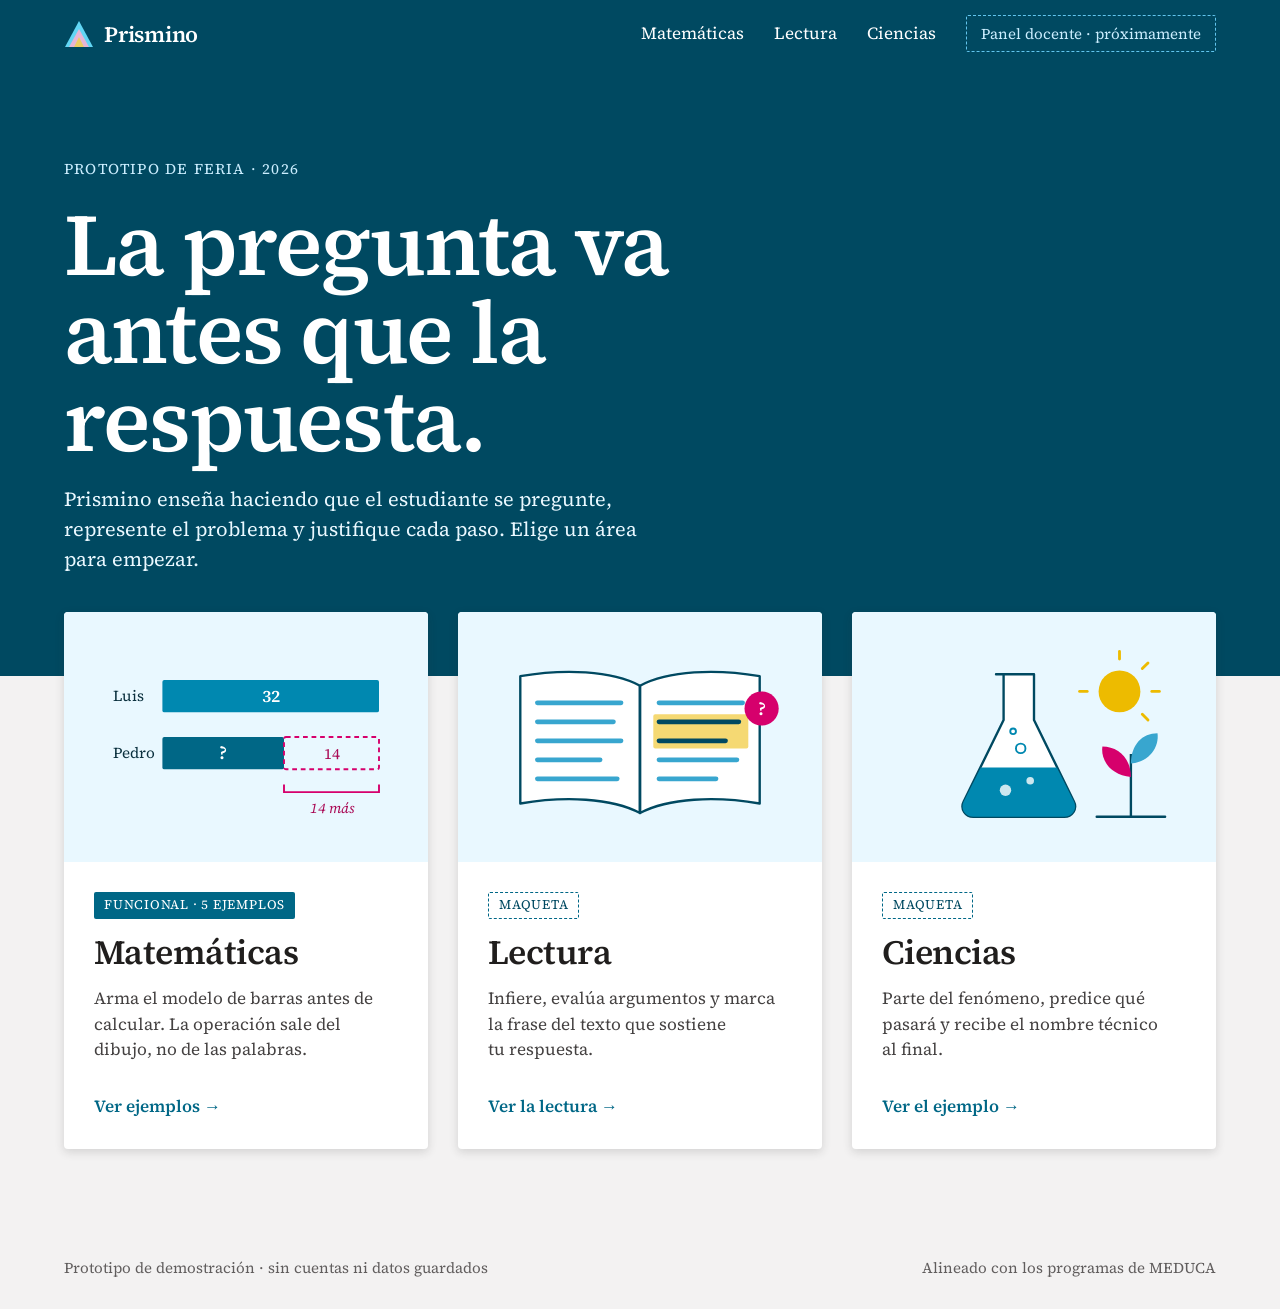
==== index.html @ 479bbc7c "Hub principal y Lista de niveles de matemáticas" ====
<!DOCTYPE html>
<html lang="es">
<head>
  <meta charset="utf-8">
  <meta name="viewport" content="width=device-width, initial-scale=1">
  <title>Prismino · Prototipo de feria</title>
  <meta name="description" content="Prototipo de Prismino: matemáticas, lectura y ciencias que empiezan por la pregunta.">
  <link rel="stylesheet" href="css/base.css">
  <link rel="stylesheet" href="css/hub.css">
</head>
<body>
<div class="hub">
  <header class="hub-cabecera">
    <nav class="hub-nav" aria-label="Principal">
      <a class="hub-marca" href="index.html">
        <svg class="hub-logo" width="30" height="28" viewBox="0 0 30 28" aria-hidden="true">
          <g class="mezcla-pantalla">
            <path class="f-accent-400" d="M15 1 L29 27 H1 Z"/>
            <path class="f-accent-2-400" d="M15 9 L25 27 H5 Z" opacity="0.85"/>
            <path class="f-amarillo" d="M15 17 L20 27 H10 Z"/>
          </g>
        </svg>
        <span>Prismino</span>
      </a>
      <ul class="hub-nav__enlaces">
        <li><a href="matematicas.html">Matemáticas</a></li>
        <li><a href="lectura.html">Lectura</a></li>
        <li><a href="ciencias.html">Ciencias</a></li>
        <li><span class="docente-no-disponible" title="Función no disponible en el prototipo">Panel docente · próximamente</span></li>
      </ul>
    </nav>

    <div class="hub-hero">
      <span class="hub-hero__antetitulo">Prototipo de feria · 2026</span>
      <h1>La pregunta va antes que la respuesta.</h1>
      <p>Prismino enseña haciendo que el estudiante se pregunte, represente el problema y justifique cada paso. Elige un área para empezar.</p>
    </div>
  </header>

  <main class="hub-main">
    <div class="area-grid">

      <a class="area-card" href="matematicas.html">
        <div class="area-card__ilustracion">
          <svg class="ilustracion" viewBox="0 0 320 200" role="img" aria-label="Modelo de barras: Luis 32, Pedro ?, diferencia 14">
            <text class="f-accent-900" x="20" y="62" font-size="16">Luis</text>
            <rect class="f-accent" x="72" y="40" width="228" height="34" rx="2"/>
            <text class="f-papel" x="186" y="63" text-anchor="middle" font-size="18" font-weight="600">32</text>
            <text class="f-accent-900" x="20" y="122" font-size="16">Pedro</text>
            <rect class="f-accent-700" x="72" y="100" width="128" height="34" rx="2"/>
            <text class="f-papel" x="136" y="123" text-anchor="middle" font-size="20" font-weight="600">?</text>
            <rect class="s-accent-2" x="200" y="100" width="100" height="34" rx="2" fill="none" stroke-width="2" stroke-dasharray="5 4"/>
            <text class="f-accent-2-700" x="250" y="123" text-anchor="middle" font-size="16">14</text>
            <path class="s-accent-2" d="M200 150 V158 H300 V150" fill="none" stroke-width="2"/>
            <text class="f-accent-2-700" x="250" y="180" text-anchor="middle" font-style="italic" font-size="15">14 más</text>
          </svg>
        </div>
        <div class="area-card__cuerpo">
          <span class="estado">Funcional · 5 ejemplos</span>
          <h2>Matemáticas</h2>
          <p>Arma el modelo de barras antes de calcular. La operación sale del dibujo, no de las palabras.</p>
          <span class="area-card__accion">Ver ejemplos →</span>
        </div>
      </a>

      <a class="area-card" href="lectura.html">
        <div class="area-card__ilustracion">
          <svg class="ilustracion" viewBox="0 0 320 200" role="img" aria-label="Libro abierto con una frase marcada como evidencia">
            <path class="f-papel s-accent-800" d="M160 46 C130 30 80 28 34 36 V170 C80 162 130 164 160 180 Z" stroke-width="2.5" stroke-linejoin="round"/>
            <path class="f-papel s-accent-800" d="M160 46 C190 30 240 28 286 36 V170 C240 162 190 164 160 180 Z" stroke-width="2.5" stroke-linejoin="round"/>
            <path class="s-accent-800" d="M160 46 V180" stroke-width="2.5"/>
            <g class="s-accent-500" stroke-width="5" stroke-linecap="round">
              <path d="M52 64 H140"/><path d="M52 84 H132"/><path d="M52 104 H140"/><path d="M52 124 H118"/><path d="M52 144 H136"/>
              <path d="M180 64 H268"/><path d="M180 124 H262"/><path d="M180 144 H240"/>
            </g>
            <rect class="f-amarillo" x="174" y="76" width="100" height="36" rx="2" opacity="0.55"/>
            <g class="s-accent-800" stroke-width="5" stroke-linecap="round"><path d="M180 84 H264"/><path d="M180 104 H250"/></g>
            <circle class="f-accent-2" cx="288" cy="70" r="18"/>
            <text class="f-papel" x="288" y="77" text-anchor="middle" font-size="20" font-weight="600">?</text>
          </svg>
        </div>
        <div class="area-card__cuerpo">
          <span class="estado estado--maqueta">Maqueta</span>
          <h2>Lectura</h2>
          <p>Infiere, evalúa argumentos y marca la frase del texto que sostiene tu respuesta.</p>
          <span class="area-card__accion">Ver la lectura →</span>
        </div>
      </a>

      <a class="area-card" href="ciencias.html">
        <div class="area-card__ilustracion">
          <svg class="ilustracion" viewBox="0 0 320 200" role="img" aria-label="Matraz con líquido, burbujas y una planta">
            <circle class="f-amarillo" cx="250" cy="52" r="22"/>
            <g class="s-amarillo" stroke-width="3" stroke-linecap="round"><path d="M250 18 V10"/><path d="M284 52 H292"/><path d="M274 28 L280 22"/><path d="M274 76 L280 82"/><path d="M216 52 H208"/></g>
            <path class="f-papel s-accent-800" d="M120 34 H160 M128 34 V82 L86 168 C82 176 88 184 96 184 H192 C200 184 206 176 202 168 L160 82 V34" stroke-width="2.5" stroke-linejoin="round" stroke-linecap="round"/>
            <path class="f-accent" d="M104 132 H184 L202 168 C206 176 200 184 192 184 H96 C88 184 82 176 86 168 Z"/>
            <circle class="f-papel" cx="130" cy="156" r="6" opacity="0.8"/><circle class="f-papel" cx="156" cy="146" r="4" opacity="0.8"/>
            <circle class="s-accent" cx="146" cy="112" r="5" fill="none" stroke-width="2"/><circle class="s-accent" cx="138" cy="94" r="3" fill="none" stroke-width="2"/>
            <path class="s-accent-800" d="M262 184 V118" stroke-width="2.5"/>
            <path class="f-accent-2" d="M262 142 C240 140 230 124 232 110 C248 110 262 122 262 142 Z"/>
            <path class="f-accent-500" d="M262 128 C282 126 292 110 290 96 C274 96 262 108 262 128 Z"/>
            <path class="s-accent-800" d="M226 184 H298" stroke-width="2.5" stroke-linecap="round"/>
          </svg>
        </div>
        <div class="area-card__cuerpo">
          <span class="estado estado--maqueta">Maqueta</span>
          <h2>Ciencias</h2>
          <p>Parte del fenómeno, predice qué pasará y recibe el nombre técnico al final.</p>
          <span class="area-card__accion">Ver el ejemplo →</span>
        </div>
      </a>

    </div>
  </main>

  <footer class="hub-pie">
    <span>Prototipo de demostración · sin cuentas ni datos guardados</span>
    <span>Alineado con los programas de MEDUCA</span>
  </footer>
</div>
</body>
</html>
---- css/base.css ----
/* Prismino · base
   Tokens del sistema Broadsheet (claude.ai/design) + reset común a todas las páginas.
   Colores, tipografías y espaciado viven aquí; las demás hojas solo usan var(--…). */

/* Source Serif 4 autoalojada (SIL OFL, ver assets/fonts/OFL.txt) para que funcione sin internet.
   El archivo normal es variable: cubre 400 y 600. Subconjunto latino (incluye tildes, ñ, ¿, ¡). */
@font-face {
  font-family: "Source Serif 4";
  font-style: normal;
  font-weight: 200 900;
  font-display: swap;
  src: url("../assets/fonts/SourceSerif4-latin.woff2") format("woff2");
}
@font-face {
  font-family: "Source Serif 4";
  font-style: italic;
  font-weight: 400;
  font-display: swap;
  src: url("../assets/fonts/SourceSerif4-Italic-latin.woff2") format("woff2");
}

:root {
  /* — color — */
  --color-bg: #f3f2f2;
  --color-surface: #eae9e9;
  --color-paper: #ffffff;
  --color-text: #201e1d;
  --color-accent: #0088b0;
  --color-accent-2: #d6006c;
  --color-divider: color-mix(in srgb, #201e1d 16%, transparent);

  --color-neutral-100: #f8f4f4;
  --color-neutral-200: #eae7e7;
  --color-neutral-300: #d7d3d3;
  --color-neutral-400: #bab6b6;
  --color-neutral-500: #9b9797;
  --color-neutral-600: #7d7979;
  --color-neutral-700: #605d5d;
  --color-neutral-800: #444141;
  --color-neutral-900: #2d2b2b;

  --color-accent-100: #e9f8ff;
  --color-accent-200: #cbeeff;
  --color-accent-300: #99e0ff;
  --color-accent-400: #62c5ee;
  --color-accent-500: #38a6cf;
  --color-accent-600: #1186ac;
  --color-accent-700: #006786;
  --color-accent-800: #004961;
  --color-accent-900: #0a303e;

  --color-accent-2-100: #fff1f4;
  --color-accent-2-200: #ffdee6;
  --color-accent-2-300: #ffc0d0;
  --color-accent-2-400: #ff90b1;
  --color-accent-2-500: #ff458e;
  --color-accent-2-600: #d82071;
  --color-accent-2-700: #aa0b56;
  --color-accent-2-800: #790e3d;
  --color-accent-2-900: #4b1528;

  /* Color de ilustración (logo, resaltados); nunca para texto ni controles. */
  --color-process-yellow: #edbb00;

  /* — tipografía — */
  --font-heading: "Source Serif 4", Georgia, "Times New Roman", serif;
  --font-heading-weight: 600;
  --font-body: "Source Serif 4", Georgia, "Times New Roman", serif;

  --text-xs: 13px;   /* etiquetas en mayúsculas */
  --text-sm: 15px;   /* pie, texto base */
  --text-md: 17px;   /* cuerpo de tarjeta */
  --text-lg: 20px;   /* entradilla */
  --text-brand: 22px;
  --text-h3: 25px;
  --text-h2: 34px;
  --text-numero: 44px;  /* número de nivel */
  --text-title: clamp(36px, 5vw, 56px);  /* título de páginas interiores */
  --text-display: clamp(44px, 7vw, 88px);

  /* — espaciado — */
  --space-1: 5px;
  --space-2: 10px;
  --space-3: 15px;
  --space-4: 20px;
  --space-6: 30px;
  --space-8: 40px;
  --page-gutter: clamp(20px, 5vw, 72px);
  --page-max: 1280px;

  /* — forma y elevación — */
  --radius-sm: 1px;
  --radius-md: 2px;
  --radius-lg: 4px;

  --shadow-sm: 0 1px 2px color-mix(in srgb, #2d2b2b 14%, transparent);
  --shadow-md: 0 3px 10px color-mix(in srgb, #2d2b2b 16%, transparent);
  --shadow-lg: 0 12px 32px color-mix(in srgb, #2d2b2b 22%, transparent);
}

/* — reset — */
*, *::before, *::after { box-sizing: border-box; }

body {
  margin: 0;
  background: var(--color-bg);
  color: var(--color-text);
  font-family: var(--font-body);
  font-size: var(--text-sm);
  line-height: 1.55;
  font-weight: 400;
}

h1, h2, h3, h4 {
  font-family: var(--font-heading);
  font-weight: var(--font-heading-weight);
  line-height: 1.12;
  letter-spacing: -0.015em;
  margin: 0 0 var(--space-2);
}

p { margin: 0 0 var(--space-3); }

a { color: var(--color-accent-700); text-underline-offset: 3px; }
a:hover { color: var(--color-accent-800); }

img, svg { display: block; max-width: 100%; }

:focus { outline: none; }
:focus-visible { outline: 2px solid var(--color-accent); outline-offset: 2px; }
::selection { background: color-mix(in srgb, var(--color-accent) 30%, transparent); }
---- css/hub.css ----
/* Prismino · hub (index.html)
   Solo layout y estilos del hub; todos los valores salen de css/base.css. */

.hub {
  min-height: 100vh;
  display: flex;
  flex-direction: column;
}

/* — cabecera: barra + portada sobre el mismo fondo — */
.hub-cabecera {
  background: var(--color-accent-800);
  color: var(--color-paper);
}

.hub-nav {
  padding: var(--space-3) var(--page-gutter);
  display: flex;
  align-items: center;
  justify-content: space-between;
  gap: var(--space-4);
  flex-wrap: wrap;
}

.hub-marca {
  display: flex;
  align-items: center;
  gap: var(--space-2);
  color: var(--color-paper);
  text-decoration: none;
  font-family: var(--font-heading);
  font-weight: var(--font-heading-weight);
  font-size: var(--text-brand);
  letter-spacing: -0.01em;
}
.hub-marca:hover { color: var(--color-paper); }

.hub-nav__enlaces {
  display: flex;
  align-items: center;
  gap: var(--space-2) var(--space-6);
  flex-wrap: wrap;
  margin: 0;
  padding: 0;
  list-style: none;
  font-size: var(--text-md);
}
.hub-nav__enlaces a {
  color: var(--color-paper);
  text-decoration: none;
}
.hub-nav__enlaces a:hover,
.hub-nav__enlaces a:focus-visible {
  color: var(--color-accent-200);
  text-decoration: underline;
}

/* Panel docente: se muestra para la demostración, pero no es un enlace. */
.docente-no-disponible {
  display: inline-block;
  padding: 6px 14px;
  border: 1px dashed var(--color-accent-400);
  border-radius: var(--radius-md);
  color: var(--color-accent-200);
  font-size: var(--text-sm);
  cursor: not-allowed;
}

.hub-hero {
  max-width: 880px;
  display: flex;
  flex-direction: column;
  gap: var(--space-4);
  padding: clamp(40px, 7vw, 96px) var(--page-gutter) clamp(56px, 8vw, 112px);
}
.hub-hero__antetitulo {
  font-size: var(--text-sm);
  letter-spacing: 0.08em;
  text-transform: uppercase;
  color: var(--color-accent-200);
}
.hub-hero h1 {
  margin: 0;
  font-size: var(--text-display);
  line-height: 1;
  letter-spacing: -0.02em;
  color: var(--color-paper);
}
.hub-hero p {
  margin: 0;
  max-width: 600px;
  font-size: var(--text-lg);
  line-height: 1.5;
  color: var(--color-accent-100);
  text-wrap: pretty;
}

/* — tarjetas de área — */
.hub-main {
  flex: 1;
  padding: 0 var(--page-gutter) clamp(48px, 6vw, 80px);
  margin-top: clamp(-72px, -5vw, -40px); /* las tarjetas suben sobre la cabecera */
}

.area-grid {
  display: grid;
  grid-template-columns: repeat(auto-fit, minmax(min(100%, 300px), 1fr));
  gap: var(--space-6);
  max-width: var(--page-max);
}

.area-card {
  display: flex;
  flex-direction: column;
  overflow: hidden;
  background: var(--color-paper);
  border-radius: var(--radius-lg);
  box-shadow: var(--shadow-md);
  color: var(--color-text);
  text-decoration: none;
  transition: transform .2s, box-shadow .2s;
}
.area-card:hover,
.area-card:focus-visible {
  color: var(--color-text);
  transform: translateY(-4px);
  box-shadow: var(--shadow-lg);
}
@media (prefers-reduced-motion: reduce) {
  .area-card { transition: none; }
  .area-card:hover, .area-card:focus-visible { transform: none; }
}

.area-card__ilustracion {
  aspect-ratio: 16 / 10;
  display: flex;
  align-items: center;
  justify-content: center;
  padding: var(--space-6);
  background: var(--color-accent-100);
}
.area-card__ilustracion svg { width: 100%; height: 100%; }

.area-card__cuerpo {
  flex: 1;
  display: flex;
  flex-direction: column;
  gap: var(--space-3);
  padding: var(--space-6);
}
.area-card__cuerpo h2 {
  margin: 0;
  font-size: var(--text-h2);
  line-height: 1.1;
}
.area-card__cuerpo p {
  margin: 0;
  font-size: var(--text-md);
  line-height: 1.5;
  color: var(--color-neutral-800);
  text-wrap: pretty;
}
.area-card__accion {
  margin-top: auto;
  padding-top: var(--space-3);
  font-size: var(--text-md);
  font-weight: 600;
  color: var(--color-accent-700);
}

/* Estado del área: funcional (lleno) o maqueta (punteado). */
.estado {
  align-self: flex-start;
  padding: 3px 10px;
  border-radius: var(--radius-md);
  font-size: var(--text-xs);
  letter-spacing: 0.06em;
  text-transform: uppercase;
  color: var(--color-paper);
  background: var(--color-accent-700);
}
.estado--maqueta {
  padding: 2px 10px;
  border: 1px dashed var(--color-accent-700);
  color: var(--color-accent-800);
  background: none;
}

.estado--borrador {
  padding: 2px 10px;
  border: 1px dashed var(--color-accent-2-700);
  color: var(--color-accent-2-700);
  background: none;
}

/* — barra: página actual — */
.hub-nav__enlaces a[aria-current="page"] {
  color: var(--color-accent-200);
  text-decoration: underline;
  text-underline-offset: 6px;
}

/* — portada compacta (páginas interiores) — */
.hub-hero--compacta {
  gap: var(--space-3);
  padding-top: clamp(32px, 5vw, 64px);
  padding-bottom: clamp(56px, 7vw, 96px);
}
.hub-hero--compacta h1 { font-size: var(--text-title); line-height: 1.05; }
.hub-hero--compacta p { font-size: var(--text-md); }

/* — lista de niveles (matematicas.html) — */
.niveles {
  max-width: 960px;
  margin: 0;
  padding: 0;
  list-style: none;
  display: flex;
  flex-direction: column;
  gap: var(--space-4);
}

.nivel a {
  display: grid;
  grid-template-columns: 4.5rem 7rem 1fr auto;
  align-items: center;
  gap: var(--space-6);
  padding: var(--space-4) var(--space-6);
  background: var(--color-paper);
  border-radius: var(--radius-lg);
  box-shadow: var(--shadow-md);
  color: var(--color-text);
  text-decoration: none;
  transition: transform .2s, box-shadow .2s;
}
.nivel a:hover,
.nivel a:focus-visible {
  color: var(--color-text);
  transform: translateY(-3px);
  box-shadow: var(--shadow-lg);
}
@media (prefers-reduced-motion: reduce) {
  .nivel a { transition: none; }
  .nivel a:hover, .nivel a:focus-visible { transform: none; }
}

.nivel__numero {
  display: flex;
  flex-direction: column;
  align-items: center;
  font-family: var(--font-heading);
  font-weight: var(--font-heading-weight);
  font-size: var(--text-numero);
  line-height: 1;
  color: var(--color-accent-700);
}
.nivel__rotulo {
  margin-bottom: var(--space-1);
  font-family: var(--font-body);
  font-weight: 400;
  font-size: var(--text-xs);
  letter-spacing: 0.08em;
  text-transform: uppercase;
  color: var(--color-neutral-700);
}

.nivel__icono {
  display: block;
  padding: var(--space-2);
  border-radius: var(--radius-md);
  background: var(--color-accent-100);
}
.nivel__icono svg { width: 100%; height: auto; }

.nivel__texto {
  display: flex;
  flex-direction: column;
  gap: var(--space-1);
  min-width: 0;
}
.nivel__meta {
  display: flex;
  align-items: center;
  gap: var(--space-2);
  flex-wrap: wrap;
}
.nivel__tipo {
  font-size: var(--text-xs);
  letter-spacing: 0.06em;
  text-transform: uppercase;
  color: var(--color-accent-700);
}
.nivel__texto h2 {
  margin: 0;
  font-size: var(--text-h3);
}
.nivel__texto p {
  margin: 0;
  font-size: var(--text-md);
  line-height: 1.5;
  color: var(--color-neutral-800);
  text-wrap: pretty;
}

.nivel__accion {
  font-size: var(--text-md);
  font-weight: 600;
  color: var(--color-accent-700);
  white-space: nowrap;
}

@media (max-width: 640px) {
  .nivel a {
    grid-template-columns: auto 1fr;
    gap: var(--space-3) var(--space-4);
    padding: var(--space-4);
  }
  .nivel__icono { display: none; }
  .nivel__numero { align-self: start; }
  .nivel__accion { grid-column: 2; }
}

.lista-aviso {
  max-width: 960px;
  padding: var(--space-4) var(--space-6);
  background: var(--color-paper);
  border-left: 4px solid var(--color-accent-2);
  border-radius: var(--radius-lg);
  box-shadow: var(--shadow-md);
}

/* — pie — */
.hub-pie {
  display: flex;
  justify-content: space-between;
  gap: var(--space-4);
  flex-wrap: wrap;
  padding: var(--space-6) var(--page-gutter);
  font-size: var(--text-sm);
  color: var(--color-neutral-700);
}

/* — colores de las ilustraciones SVG —
   Los atributos fill/stroke no aceptan var() de forma fiable; las clases sí. */
.ilustracion text { font-family: var(--font-body); }
.mezcla-pantalla { mix-blend-mode: screen; }

.f-papel       { fill: var(--color-paper); }
.f-accent      { fill: var(--color-accent); }
.f-accent-400  { fill: var(--color-accent-400); }
.f-accent-500  { fill: var(--color-accent-500); }
.f-accent-700  { fill: var(--color-accent-700); }
.f-accent-900  { fill: var(--color-accent-900); }
.f-accent-2    { fill: var(--color-accent-2); }
.f-accent-2-400 { fill: var(--color-accent-2-400); }
.f-accent-2-700 { fill: var(--color-accent-2-700); }
.f-amarillo    { fill: var(--color-process-yellow); }

.s-accent      { stroke: var(--color-accent); }
.s-accent-500  { stroke: var(--color-accent-500); }
.s-accent-800  { stroke: var(--color-accent-800); }
.s-accent-2    { stroke: var(--color-accent-2); }
.s-amarillo    { stroke: var(--color-process-yellow); }
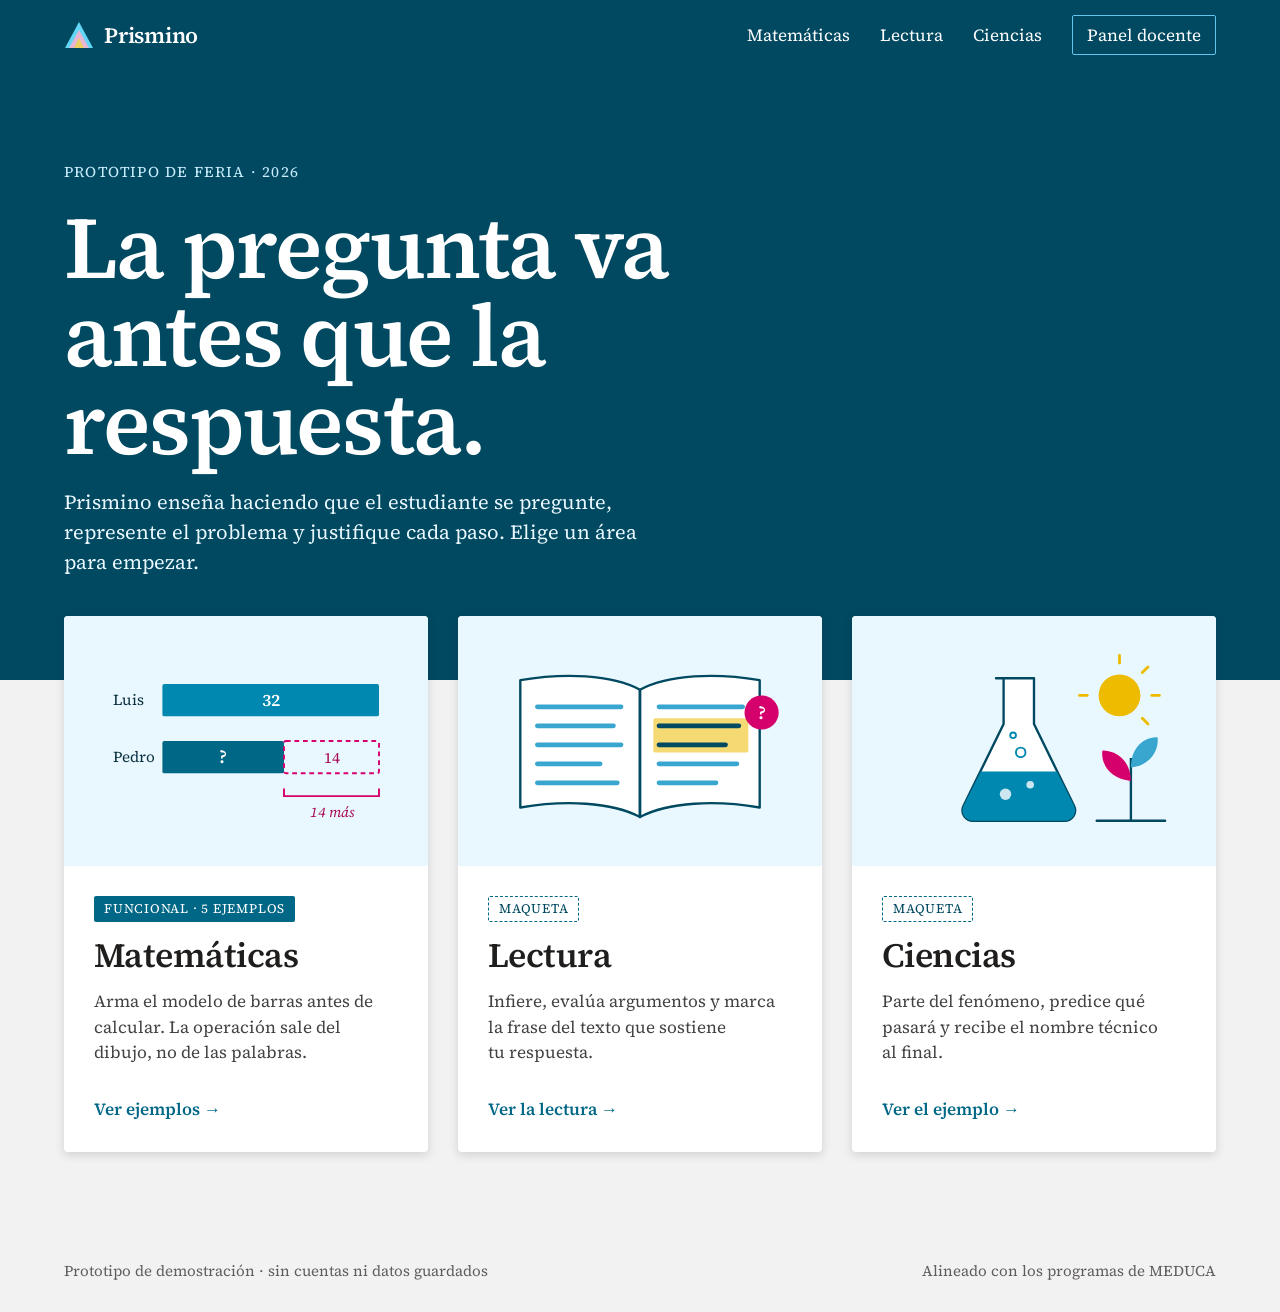
==== commit c86c0f49: "Panel docente maquetado con datos de ejemplo (docente.html) Ficha por estudiante: dónde se rompe el " ====
--- a/index.html
+++ b/index.html
@@ -26,7 +26,7 @@
         <li><a href="matematicas.html">Matemáticas</a></li>
         <li><a href="lectura.html">Lectura</a></li>
         <li><a href="ciencias.html">Ciencias</a></li>
-        <li><span class="docente-no-disponible" title="Función no disponible en el prototipo">Panel docente · próximamente</span></li>
+        <li><a class="hub-nav__docente" href="docente.html">Panel docente</a></li>
       </ul>
     </nav>
 
--- a/css/base.css
+++ b/css/base.css
@@ -62,6 +62,10 @@
   /* Color de ilustración (logo, resaltados); nunca para texto ni controles. */
   --color-process-yellow: #edbb00;
 
+  /* Señal: marca dónde está el error en el modelo, sin decir qué está mal. */
+  --color-senal: var(--color-accent-2);
+  --color-senal-fondo: var(--color-accent-2-100);
+
   /* — tipografía — */
   --font-heading: "Source Serif 4", Georgia, "Times New Roman", serif;
   --font-heading-weight: 600;
@@ -92,6 +96,7 @@
   --radius-sm: 1px;
   --radius-md: 2px;
   --radius-lg: 4px;
+  --radius-pill: 999px;  /* tarjetas de números */
 
   --shadow-sm: 0 1px 2px color-mix(in srgb, #2d2b2b 14%, transparent);
   --shadow-md: 0 3px 10px color-mix(in srgb, #2d2b2b 16%, transparent);
--- a/css/hub.css
+++ b/css/hub.css
@@ -55,15 +55,12 @@
   text-decoration: underline;
 }
 
-/* Panel docente: se muestra para la demostración, pero no es un enlace. */
-.docente-no-disponible {
+/* Panel docente: enlace con marco, para distinguirlo de las áreas. */
+.hub-nav__docente {
   display: inline-block;
   padding: 6px 14px;
-  border: 1px dashed var(--color-accent-400);
+  border: 1px solid var(--color-accent-400);
   border-radius: var(--radius-md);
-  color: var(--color-accent-200);
-  font-size: var(--text-sm);
-  cursor: not-allowed;
 }
 
 .hub-hero {
